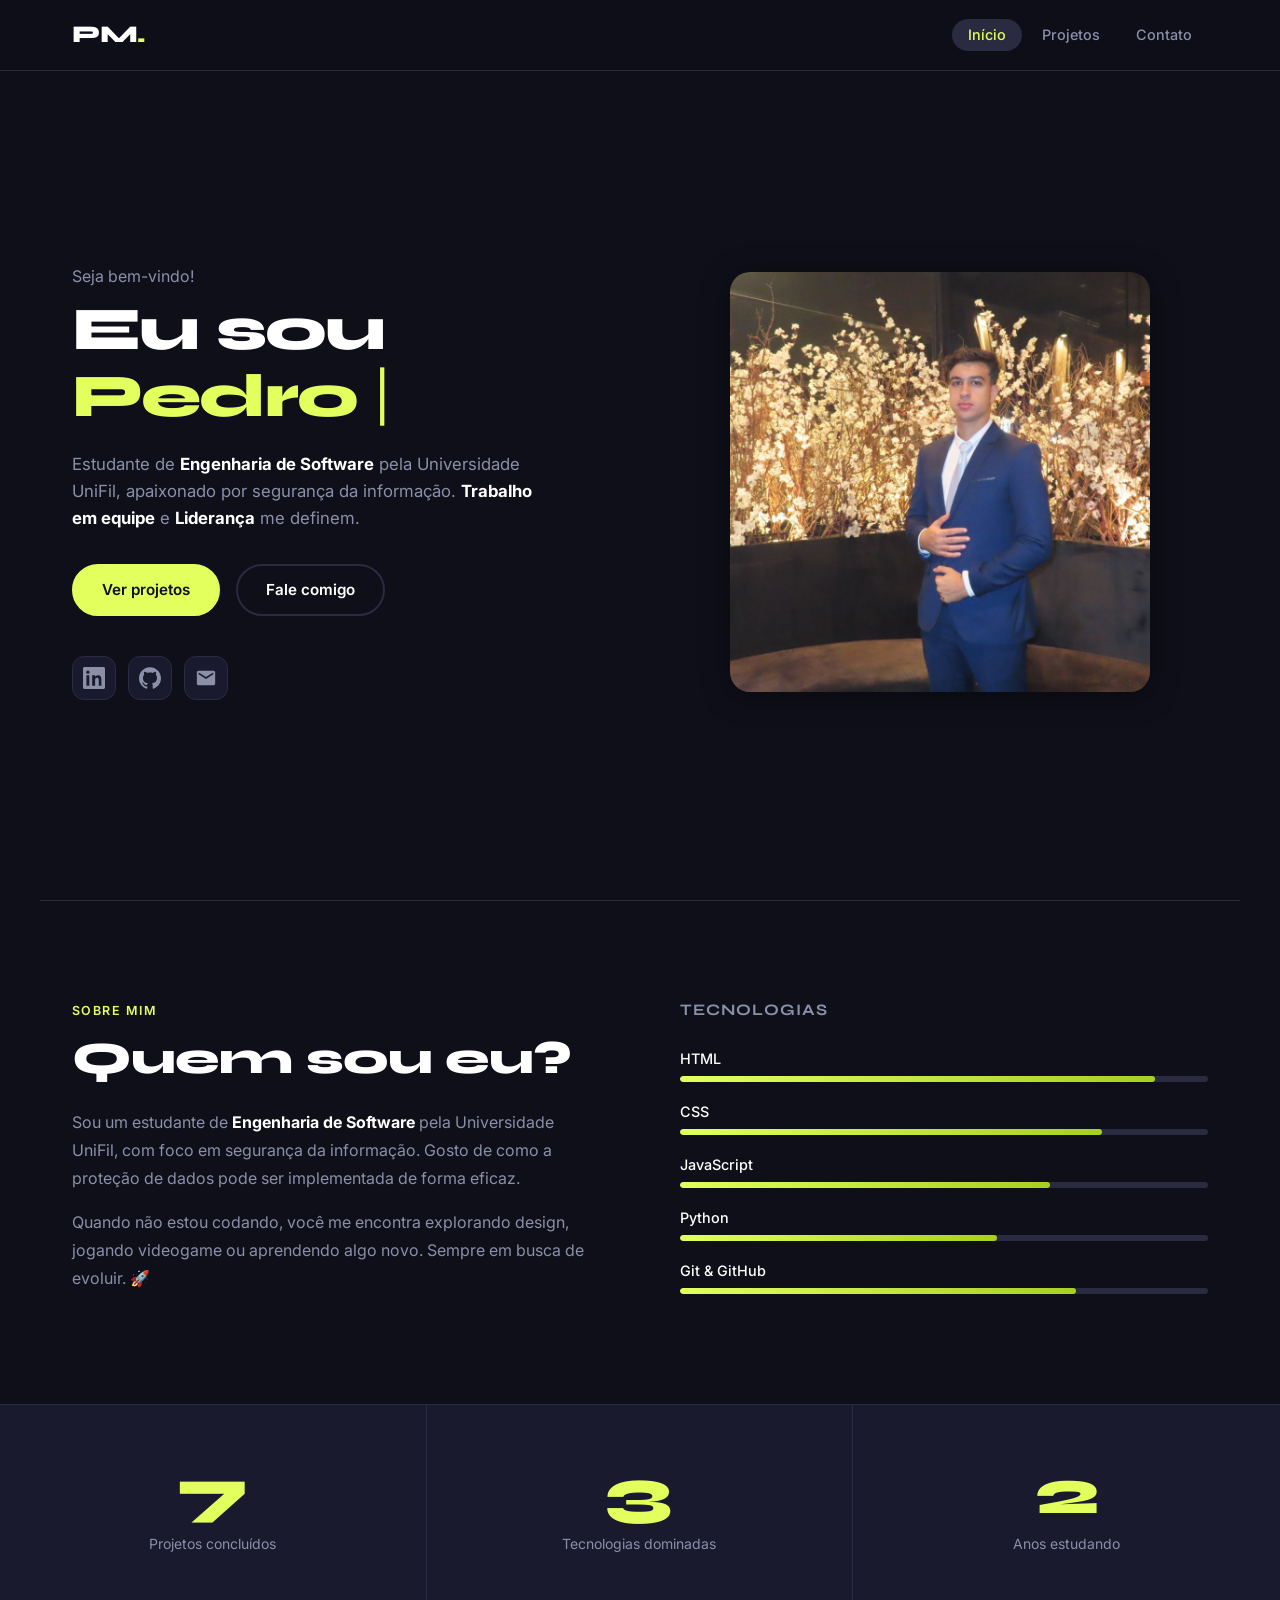
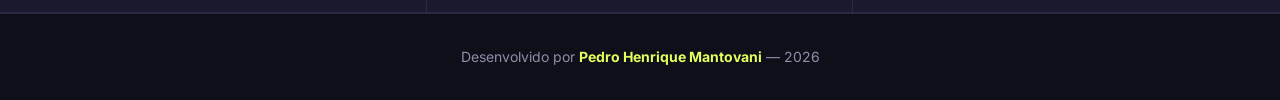
==== index.html @ 04353b35 "Add files via upload" ====
<!DOCTYPE html>
<html lang="pt-BR">
<head>
  <meta charset="UTF-8" />
  <meta name="viewport" content="width=device-width, initial-scale=1.0" />
  <title>Portfólio | Pedro Mantovani</title>
  <link rel="stylesheet" href="css/global.css" />
  <link rel="stylesheet" href="css/index.css" />
  <link rel="preconnect" href="https://fonts.googleapis.com" />
  <link rel="preconnect" href="https://fonts.gstatic.com" crossorigin />
  <link href="https://fonts.googleapis.com/css2?family=Syne:wght@400;700;800&family=Inter:wght@400;500;600&display=swap" rel="stylesheet" />
</head>
<body>

  <!-- ===== CABEÇALHO / NAVEGAÇÃO ===== -->
  <header class="cabecalho">
    <nav class="navegacao" aria-label="Navegação principal">
      <a href="index.html" class="logo">PM<span class="logo-ponto">.</span></a>
      <ul class="menu-lista">
        <li><a href="index.html" class="menu-link ativo">Início</a></li>
        <li><a href="projetos.html" class="menu-link">Projetos</a></li>
        <li><a href="contato.html" class="menu-link">Contato</a></li>
      </ul>
      <button class="menu-hamburguer" id="btnMenu" aria-label="Abrir menu" aria-expanded="false">
        <span></span><span></span><span></span>
      </button>
    </nav>
  </header>

  <main>

    <!-- ===== SEÇÃO HERO ===== -->
    <section class="hero" aria-labelledby="titulo-hero">
      <div class="hero-conteudo">
        <p class="hero-saudacao">Seja bem-vindo!</p>
        <h1 id="titulo-hero" class="hero-titulo">
          Eu sou <span class="hero-nome" id="nomeAnimado"></span><span class="cursor" aria-hidden="true">|</span>
        </h1>
        <p class="hero-descricao">
          Estudante de <strong>Engenharia de Software</strong> pela Universidade UniFil, apaixonado por segurança da informação.
          <strong>Trabalho em equipe</strong> e <strong>Liderança</strong> me definem.
        </p>
        <div class="hero-acoes">
          <a href="projetos.html" class="btn btn-primario">Ver projetos</a>
          <a href="contato.html" class="btn btn-secundario">Fale comigo</a>
        </div>
        <div class="hero-redes" aria-label="Redes sociais">
          <a href="https://www.linkedin.com/in/pedro-mantovani01" target="_blank" rel="noopener" class="rede-link" aria-label="LinkedIn">
            <svg xmlns="http://www.w3.org/2000/svg" viewBox="0 0 24 24" fill="currentColor" width="22" height="22"><path d="M20.447 20.452H17.21v-5.569c0-1.328-.027-3.037-1.852-3.037-1.853 0-2.136 1.445-2.136 2.939v5.667H9.989V9h3.101v1.561h.042c.432-.816 1.489-1.676 3.065-1.676 3.278 0 3.881 2.156 3.881 4.961v6.606zM5.337 7.433a1.8 1.8 0 1 1 0-3.6 1.8 1.8 0 0 1 0 3.6zm1.556 13.019H3.78V9h3.113v11.452zM22.225 0H1.771C.792 0 0 .774 0 1.729v20.542C0 23.227.792 24 1.771 24h20.451C23.2 24 24 23.227 24 22.271V1.729C24 .774 23.2 0 22.222 0h.003z"/></svg>
          </a>
          <a href="https://github.com/mantovani18/" target="_blank" rel="noopener" class="rede-link" aria-label="GitHub">
            <svg xmlns="http://www.w3.org/2000/svg" viewBox="0 0 24 24" fill="currentColor" width="22" height="22"><path d="M12 .297c-6.63 0-12 5.373-12 12 0 5.303 3.438 9.8 8.205 11.385.6.113.82-.258.82-.577 0-.285-.01-1.04-.015-2.04-3.338.724-4.042-1.61-4.042-1.61C4.422 18.07 3.633 17.7 3.633 17.7c-1.087-.744.084-.729.084-.729 1.205.084 1.838 1.236 1.838 1.236 1.07 1.835 2.809 1.305 3.495.998.108-.776.417-1.305.76-1.605-2.665-.3-5.466-1.332-5.466-5.93 0-1.31.465-2.38 1.235-3.22-.135-.303-.54-1.523.105-3.176 0 0 1.005-.322 3.3 1.23.96-.267 1.98-.399 3-.405 1.02.006 2.04.138 3 .405 2.28-1.552 3.285-1.23 3.285-1.23.645 1.653.24 2.873.12 3.176.765.84 1.23 1.91 1.23 3.22 0 4.61-2.805 5.625-5.475 5.92.42.36.81 1.096.81 2.22 0 1.606-.015 2.896-.015 3.286 0 .315.21.69.825.57C20.565 22.092 24 17.592 24 12.297c0-6.627-5.373-12-12-12"/></svg>
          </a>
          <a href="mailto:phmantovani046@gmail.com" class="rede-link" aria-label="E-mail">
            <svg xmlns="http://www.w3.org/2000/svg" viewBox="0 0 24 24" fill="currentColor" width="22" height="22"><path d="M20 4H4c-1.1 0-2 .9-2 2v12c0 1.1.9 2 2 2h16c1.1 0 2-.9 2-2V6c0-1.1-.9-2-2-2zm0 4-8 5-8-5V6l8 5 8-5v2z"/></svg>
          </a>
        </div>
      </div>
      <figure class="hero-imagem-wrapper" aria-label="Foto de perfil">
        <img
          src="img/imgPedro.jpeg"
          alt="Foto de Pedro Mantovani"
          class="hero-imagem"
          onerror="this.src='https://placehold.co/420x420/1a1a2e/E2FF5D?text=Pedro+M'"
        />
      </figure>
    </section>

    <!-- ===== SEÇÃO SOBRE ===== -->
    <section class="sobre" aria-labelledby="titulo-sobre">
      <div class="sobre-conteudo">
        <header class="secao-cabecalho">
          <span class="secao-label">Sobre mim</span>
          <h2 id="titulo-sobre" class="secao-titulo">Quem sou eu?</h2>
        </header>
        <p class="sobre-texto">
          Sou um estudante de <strong>Engenharia de Software</strong> pela
          Universidade UniFil, com foco em segurança da informação.
          Gosto de como a proteção de dados pode ser implementada de forma eficaz.
        </p>
        <p class="sobre-texto">
          Quando não estou codando, você me encontra explorando design, jogando videogame
          ou aprendendo algo novo. Sempre em busca de evoluir. 🚀
        </p>
      </div>

      <!-- HABILIDADES -->
      <div class="habilidades" aria-label="Minhas habilidades">
        <h3 class="habilidades-titulo">Tecnologias</h3>
        <ul class="habilidades-lista">
          <li class="habilidade-item">
            <span class="habilidade-nome">HTML</span>
            <div class="barra-progresso" role="progressbar" aria-valuenow="90" aria-valuemin="0" aria-valuemax="100">
              <div class="barra-preenchimento" data-progresso="90" style="width: 90%"></div>
            </div>
          </li>
          <li class="habilidade-item">
            <span class="habilidade-nome">CSS</span>
            <div class="barra-progresso" role="progressbar" aria-valuenow="80" aria-valuemin="0" aria-valuemax="100">
              <div class="barra-preenchimento" data-progresso="80" style="width: 80%"></div>
            </div>
          </li>
          <li class="habilidade-item">
            <span class="habilidade-nome">JavaScript</span>
            <div class="barra-progresso" role="progressbar" aria-valuenow="70" aria-valuemin="0" aria-valuemax="100">
              <div class="barra-preenchimento" data-progresso="70" style="width: 70%"></div>
            </div>
          </li>
          <li class="habilidade-item">
            <span class="habilidade-nome">Python</span>
            <div class="barra-progresso" role="progressbar" aria-valuenow="60" aria-valuemin="0" aria-valuemax="100">
              <div class="barra-preenchimento" data-progresso="60" style="width: 60%"></div>
            </div>
          </li>
          <li class="habilidade-item">
            <span class="habilidade-nome">Git & GitHub</span>
            <div class="barra-progresso" role="progressbar" aria-valuenow="75" aria-valuemin="0" aria-valuemax="100">
              <div class="barra-preenchimento" data-progresso="75" style="width: 75%"></div>
            </div>
          </li>
        </ul>
      </div>
    </section>

    <!-- ===== SEÇÃO NÚMEROS / DESTAQUE ===== -->
    <section class="numeros" aria-label="Números em destaque">
      <article class="numero-card">
        <strong class="numero-valor" data-alvo="12">0</strong>
        <p class="numero-rotulo">Projetos concluídos</p>
      </article>
      <article class="numero-card">
        <strong class="numero-valor" data-alvo="5">0</strong>
        <p class="numero-rotulo">Tecnologias dominadas</p>
      </article>
      <article class="numero-card">
        <strong class="numero-valor" data-alvo="3">0</strong>
        <p class="numero-rotulo">Anos estudando</p>
      </article>
    </section>

  </main>

  <!-- ===== RODAPÉ ===== -->
  <footer class="rodape">
    <p class="rodape-texto">
      Desenvolvido por <strong>Pedro Henrique Mantovani</strong> &mdash; 2026
    </p>
  </footer>

  <script src="js/global.js"></script>
  <script src="js/index.js"></script>
</body>
</html>
---- css/global.css ----
:root {
  --cor-fundo:        #0F0F1A;
  --cor-superficie:   #1A1A2E;
  --cor-borda:        #2A2A40;
  --cor-acento:       #E2FF5D;
  --cor-acento-hover: #c8e84a;
  --cor-texto:        #FFFFFF;
  --cor-texto-suave:  #8B8FA8;
  --cor-erro:         #FF6B6B;
  --cor-sucesso:      #6BFFB8;

  --fonte-display: 'Syne', sans-serif;
  --fonte-corpo:   'Inter', sans-serif;

  --raio-sm:  6px;
  --raio-md:  12px;
  --raio-lg:  20px;
  --raio-pill: 999px;

  --sombra-card: 0 4px 30px rgba(0, 0, 0, 0.4);

  --transicao: 0.25s ease;
  --transicao-lenta: 0.45s ease;
}

/* ── Reset ── */
*, *::before, *::after {
  box-sizing: border-box;
  margin: 0;
  padding: 0;
}

html {
  scroll-behavior: smooth;
  font-size: 16px;
}

body {
  background-color: var(--cor-fundo);
  color: var(--cor-texto);
  font-family: var(--fonte-corpo);
  line-height: 1.6;
  min-height: 100vh;
  display: flex;
  flex-direction: column;
}

main {
  flex: 1;
}

img {
  max-width: 100%;
  height: auto;
  display: block;
}

a {
  color: inherit;
  text-decoration: none;
}

ul {
  list-style: none;
}

button {
  cursor: pointer;
  border: none;
  background: none;
  font-family: var(--fonte-corpo);
}

/* ── Acessibilidade: foco visível ── */
:focus-visible {
  outline: 2px solid var(--cor-acento);
  outline-offset: 3px;
  border-radius: var(--raio-sm);
}

/* ── Redução de movimento ── */
@media (prefers-reduced-motion: reduce) {
  *, *::before, *::after {
    animation-duration: 0.01ms !important;
    transition-duration: 0.01ms !important;
  }
}


.cabecalho {
  position: fixed;
  top: 0;
  left: 0;
  right: 0;
  z-index: 100;
  background: rgba(15, 15, 26, 0.85);
  backdrop-filter: blur(14px);
  -webkit-backdrop-filter: blur(14px);
  border-bottom: 1px solid var(--cor-borda);
  transition: background var(--transicao);
}

.navegacao {
  max-width: 1200px;
  margin: 0 auto;
  padding: 1rem 2rem;
  display: flex;
  align-items: center;
  justify-content: space-between;
  gap: 2rem;
}

/* Logo */
.logo {
  font-family: var(--fonte-display);
  font-weight: 800;
  font-size: 1.5rem;
  color: var(--cor-texto);
  letter-spacing: -0.02em;
  transition: color var(--transicao);
}

.logo-ponto {
  color: var(--cor-acento);
}

.logo:hover {
  color: var(--cor-acento);
}

/* Links de menu */
.menu-lista {
  display: flex;
  gap: 0.25rem;
}

.menu-link {
  font-size: 0.9rem;
  font-weight: 500;
  padding: 0.45rem 1rem;
  border-radius: var(--raio-pill);
  color: var(--cor-texto-suave);
  transition: color var(--transicao), background var(--transicao);
}

.menu-link:hover,
.menu-link.ativo {
  color: var(--cor-texto);
  background: var(--cor-borda);
}

.menu-link.ativo {
  color: var(--cor-acento);
}

/* Hamburguer (mobile) */
.menu-hamburguer {
  display: none;
  flex-direction: column;
  gap: 5px;
  width: 28px;
  padding: 4px;
}

.menu-hamburguer span {
  display: block;
  height: 2px;
  background: var(--cor-texto);
  border-radius: 2px;
  transition: transform var(--transicao), opacity var(--transicao);
}

.menu-hamburguer.aberto span:nth-child(1) { transform: translateY(7px) rotate(45deg); }
.menu-hamburguer.aberto span:nth-child(2) { opacity: 0; }
.menu-hamburguer.aberto span:nth-child(3) { transform: translateY(-7px) rotate(-45deg); }


.btn {
  display: inline-flex;
  align-items: center;
  gap: 0.5rem;
  padding: 0.75rem 1.75rem;
  border-radius: var(--raio-pill);
  font-family: var(--fonte-corpo);
  font-size: 0.95rem;
  font-weight: 600;
  transition: transform var(--transicao), box-shadow var(--transicao), background var(--transicao), color var(--transicao);
  cursor: pointer;
}

.btn:hover {
  transform: translateY(-2px);
  box-shadow: 0 8px 24px rgba(226, 255, 93, 0.2);
}

.btn:active {
  transform: translateY(0);
}

.btn-primario {
  background: var(--cor-acento);
  color: #0F0F1A;
  border: 2px solid var(--cor-acento);
}

.btn-primario:hover {
  background: var(--cor-acento-hover);
  border-color: var(--cor-acento-hover);
}

.btn-secundario {
  background: transparent;
  color: var(--cor-texto);
  border: 2px solid var(--cor-borda);
}

.btn-secundario:hover {
  border-color: var(--cor-acento);
  color: var(--cor-acento);
  box-shadow: 0 8px 24px rgba(226, 255, 93, 0.1);
}

.btn-ghost {
  background: transparent;
  color: var(--cor-texto);
  border: 2px solid rgba(255,255,255,0.2);
}

.btn-ghost:hover {
  border-color: var(--cor-texto);
}

.btn-pequeno {
  padding: 0.5rem 1.1rem;
  font-size: 0.85rem;
}


.secao-label {
  display: inline-block;
  font-size: 0.78rem;
  font-weight: 600;
  letter-spacing: 0.12em;
  text-transform: uppercase;
  color: var(--cor-acento);
  margin-bottom: 0.75rem;
}

.secao-titulo {
  font-family: var(--fonte-display);
  font-size: clamp(1.8rem, 4vw, 2.8rem);
  font-weight: 800;
  line-height: 1.15;
  letter-spacing: -0.02em;
  color: var(--cor-texto);
}


.pagina-hero {
  padding: 9rem 2rem 4rem;
  text-align: center;
  max-width: 700px;
  margin: 0 auto;
}

.pagina-titulo {
  font-family: var(--fonte-display);
  font-size: clamp(2.2rem, 5vw, 3.5rem);
  font-weight: 800;
  letter-spacing: -0.03em;
  margin-bottom: 1rem;
}

.pagina-descricao {
  color: var(--cor-texto-suave);
  font-size: 1.05rem;
  max-width: 560px;
  margin: 0 auto;
}


.rodape {
  border-top: 1px solid var(--cor-borda);
  padding: 2rem;
  text-align: center;
}

.rodape-texto {
  font-size: 0.875rem;
  color: var(--cor-texto-suave);
}

.rodape-texto strong {
  color: var(--cor-acento);
}


@keyframes fadeEntrada {
  from { opacity: 0; transform: translateY(24px); }
  to   { opacity: 1; transform: translateY(0); }
}

@keyframes pulsarPonto {
  0%, 100% { opacity: 1; }
  50%       { opacity: 0; }
}

@media (max-width: 768px) {
  .menu-lista {
    display: none;
    position: absolute;
    top: 100%;
    left: 0;
    right: 0;
    flex-direction: column;
    background: var(--cor-superficie);
    border-bottom: 1px solid var(--cor-borda);
    padding: 1rem;
    gap: 0.25rem;
  }

  .menu-lista.aberto {
    display: flex;
  }

  .menu-link {
    display: block;
    padding: 0.75rem 1rem;
  }

  .menu-hamburguer {
    display: flex;
  }
}
---- css/index.css ----
.hero {
  min-height: 100vh;
  display: grid;
  grid-template-columns: 1fr 1fr;
  align-items: center;
  gap: 4rem;
  max-width: 1200px;
  margin: 0 auto;
  padding: 8rem 2rem 4rem;
}

.hero-conteudo {
  animation: fadeEntrada 0.7s ease both;
}

.hero-saudacao {
  font-size: 1rem;
  color: var(--cor-texto-suave);
  margin-bottom: 0.5rem;
  animation: fadeEntrada 0.7s ease 0.1s both;
}

.hero-titulo {
  font-family: var(--fonte-display);
  font-size: clamp(2.5rem, 5vw, 3.8rem);
  font-weight: 800;
  line-height: 1.1;
  letter-spacing: -0.03em;
  margin-bottom: 1.25rem;
  animation: fadeEntrada 0.7s ease 0.2s both;
}

.hero-nome {
  color: var(--cor-acento);
}

.cursor {
  display: inline-block;
  color: var(--cor-acento);
  animation: pulsarPonto 0.8s step-end infinite;
  font-weight: 300;
}

.hero-descricao {
  font-size: 1.05rem;
  color: var(--cor-texto-suave);
  max-width: 480px;
  margin-bottom: 2rem;
  animation: fadeEntrada 0.7s ease 0.3s both;
}

.hero-descricao strong {
  color: var(--cor-texto);
}

.hero-acoes {
  display: flex;
  gap: 1rem;
  flex-wrap: wrap;
  margin-bottom: 2.5rem;
  animation: fadeEntrada 0.7s ease 0.4s both;
}

/* Ícones de redes sociais */
.hero-redes {
  display: flex;
  gap: 0.75rem;
  animation: fadeEntrada 0.7s ease 0.5s both;
}

.rede-link {
  display: flex;
  align-items: center;
  justify-content: center;
  width: 44px;
  height: 44px;
  border-radius: var(--raio-md);
  background: var(--cor-superficie);
  border: 1px solid var(--cor-borda);
  color: var(--cor-texto-suave);
  transition: color var(--transicao), border-color var(--transicao), transform var(--transicao), background var(--transicao);
}

.rede-link:hover {
  color: var(--cor-acento);
  border-color: var(--cor-acento);
  background: rgba(226, 255, 93, 0.08);
  transform: translateY(-3px);
}

/* Imagem hero */
.hero-imagem-wrapper {
  position: relative;
  display: flex;
  align-items: center;
  justify-content: center;
  animation: fadeEntrada 0.7s ease 0.3s both;
}

.hero-imagem {
  width: clamp(280px, 40vw, 420px);
  height: clamp(280px, 40vw, 420px);
  object-fit: cover;
  border-radius: var(--raio-lg);
  position: relative;
  z-index: 1;
  box-shadow: var(--sombra-card);
}


.sobre {
  max-width: 1200px;
  margin: 0 auto;
  padding: 6rem 2rem;
  display: grid;
  grid-template-columns: 1fr 1fr;
  gap: 5rem;
  align-items: start;
  border-top: 1px solid var(--cor-borda);
}

.secao-cabecalho {
  margin-bottom: 1.5rem;
}

.sobre-texto {
  color: var(--cor-texto-suave);
  font-size: 1rem;
  margin-bottom: 1rem;
  line-height: 1.75;
}

.sobre-texto strong {
  color: var(--cor-texto);
}

/* Habilidades */
.habilidades-titulo {
  font-family: var(--fonte-display);
  font-size: 1rem;
  font-weight: 700;
  margin-bottom: 1.5rem;
  color: var(--cor-texto-suave);
  letter-spacing: 0.06em;
  text-transform: uppercase;
}

.habilidades-lista {
  display: flex;
  flex-direction: column;
  gap: 1.1rem;
}

.habilidade-item {
  display: flex;
  flex-direction: column;
  gap: 0.4rem;
}

.habilidade-nome {
  font-size: 0.9rem;
  font-weight: 500;
  color: var(--cor-texto);
}

.barra-progresso {
  height: 6px;
  background: var(--cor-borda);
  border-radius: var(--raio-pill);
  overflow: hidden;
}

.barra-preenchimento {
  height: 100%;
  width: 0;
  background: linear-gradient(90deg, var(--cor-acento), #a8d020);
  border-radius: var(--raio-pill);
  transition: width 1s cubic-bezier(0.25, 0.46, 0.45, 0.94);
}


.numeros {
  background: var(--cor-superficie);
  border-top: 1px solid var(--cor-borda);
  border-bottom: 1px solid var(--cor-borda);
  display: grid;
  grid-template-columns: repeat(3, 1fr);
}

.numero-card {
  padding: 3.5rem 2rem;
  text-align: center;
  border-right: 1px solid var(--cor-borda);
  transition: background var(--transicao);
}

.numero-card:last-child {
  border-right: none;
}

.numero-card:hover {
  background: rgba(226, 255, 93, 0.04);
}

.numero-valor {
  display: block;
  font-family: var(--fonte-display);
  font-size: clamp(2.5rem, 5vw, 4rem);
  font-weight: 800;
  color: var(--cor-acento);
  line-height: 1;
  margin-bottom: 0.5rem;
}

.numero-rotulo {
  font-size: 0.875rem;
  color: var(--cor-texto-suave);
}


@media (max-width: 900px) {
  .hero {
    grid-template-columns: 1fr;
    text-align: center;
    padding-top: 7rem;
  }

  .hero-conteudo {
    order: 2;
  }

  .hero-imagem-wrapper {
    order: 1;
  }

  .hero-acoes,
  .hero-redes {
    justify-content: center;
  }

  .hero-descricao {
    margin: 0 auto 2rem;
  }

  .sobre {
    grid-template-columns: 1fr;
    gap: 3rem;
  }

  .numeros {
    grid-template-columns: 1fr;
  }

  .numero-card {
    border-right: none;
    border-bottom: 1px solid var(--cor-borda);
    padding: 2.5rem 2rem;
  }

  .numero-card:last-child {
    border-bottom: none;
  }
}
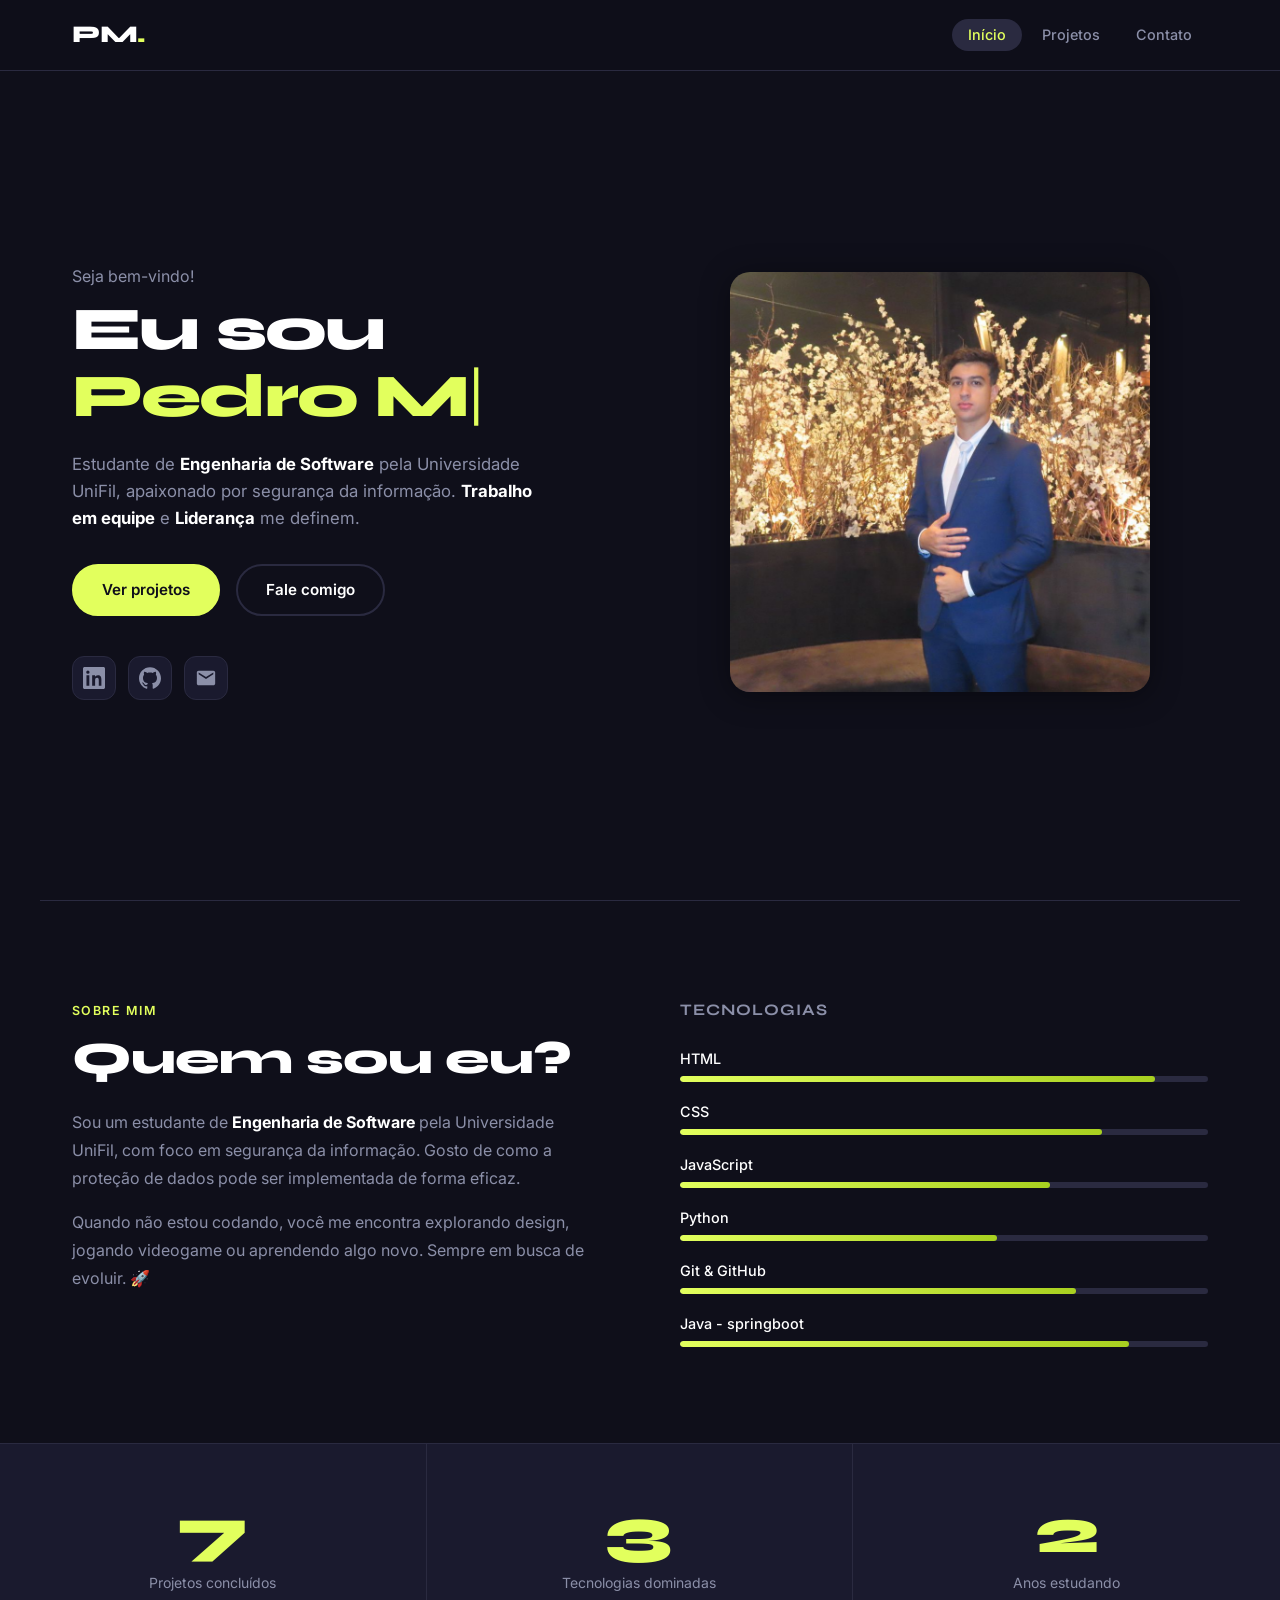
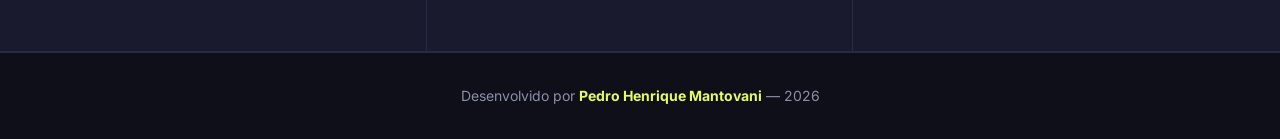
==== commit 1af94e2d: "Update index.html" ====
--- a/index.html
+++ b/index.html
@@ -118,6 +118,12 @@
               <div class="barra-preenchimento" data-progresso="75" style="width: 75%"></div>
             </div>
           </li>
+          <li class="habilidade-item">
+            <span class="habilidade-nome">Java - springboot</span>
+            <div class="barra-progresso" role="progressbar" aria-valuenow="85" aria-valuemin="0" aria-valuemax="100">
+              <div class="barra-preenchimento" data-progresso="85" style="width: 85%"></div>
+            </div>
+          </li>
         </ul>
       </div>
     </section>
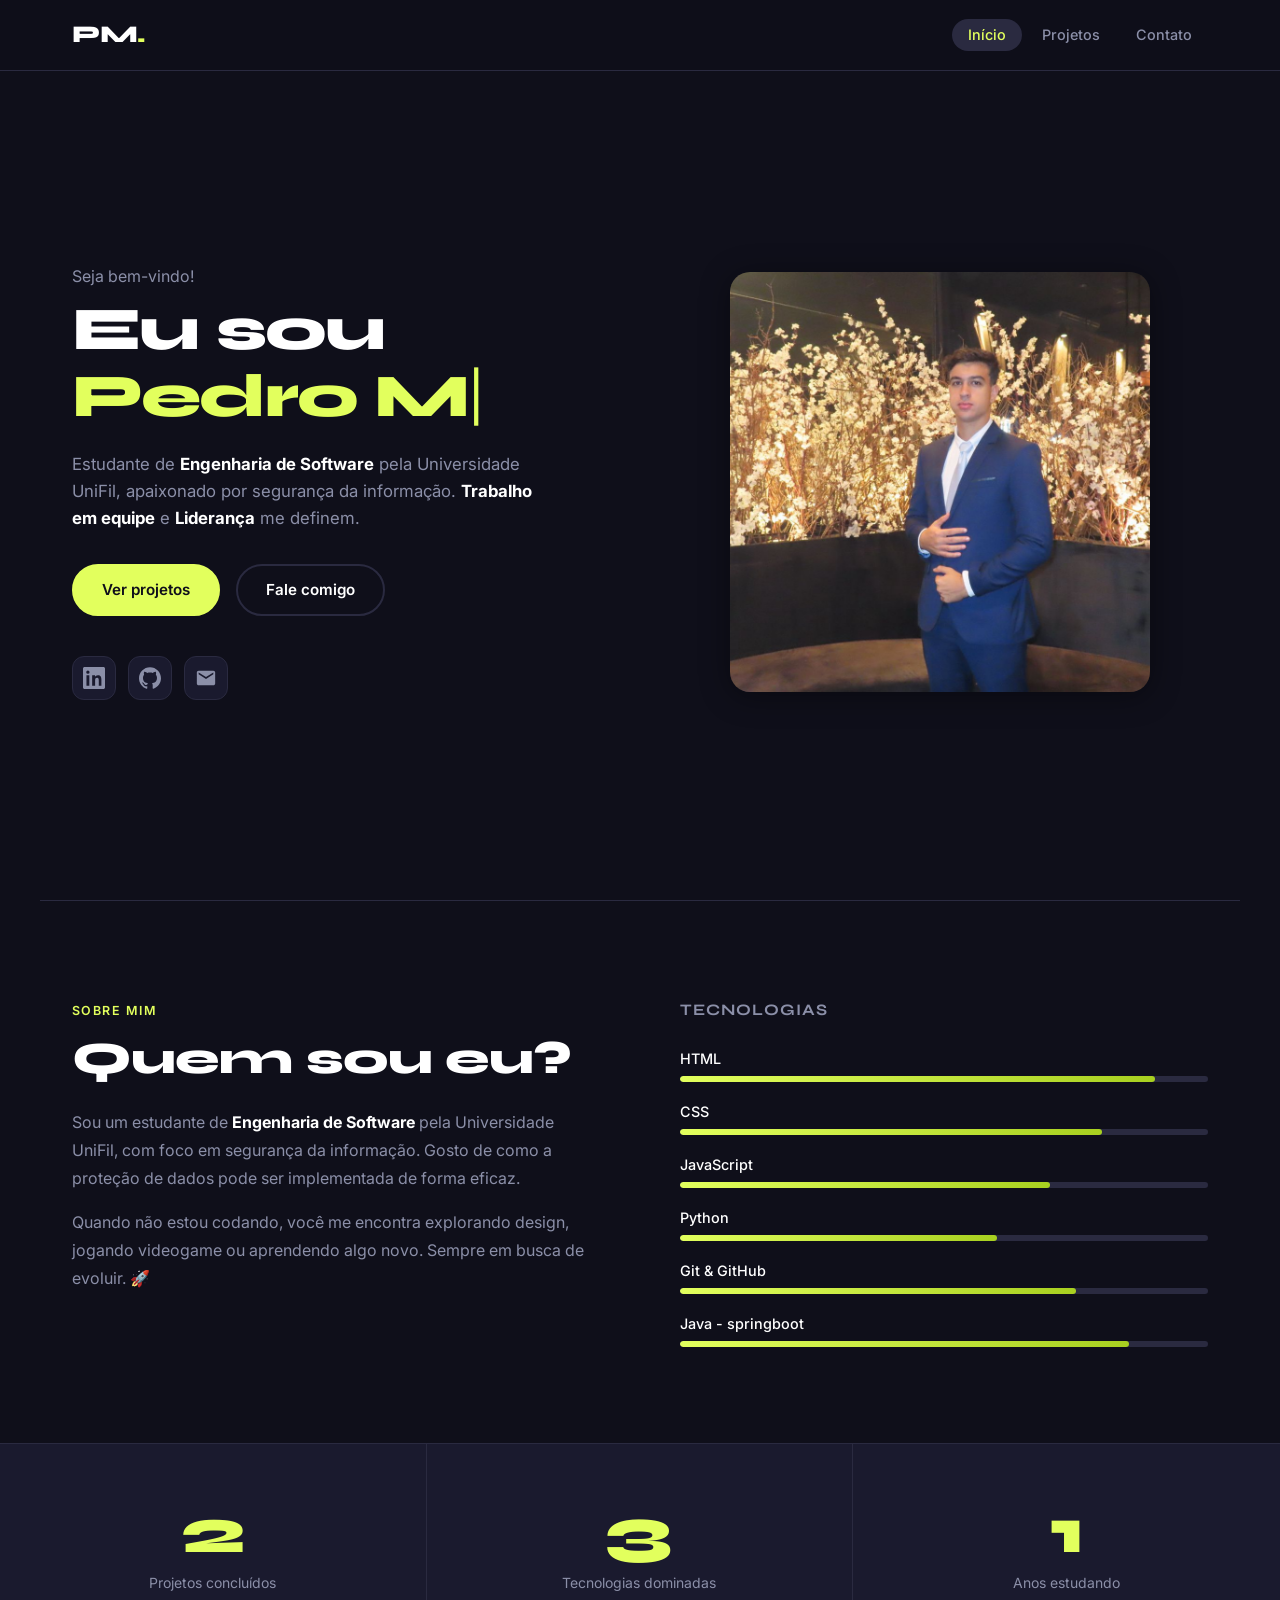
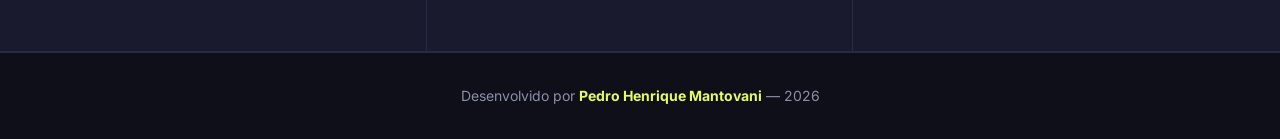
==== commit a5d1680c: "Update index.html" ====
--- a/index.html
+++ b/index.html
@@ -131,7 +131,7 @@
     <!-- ===== SEÇÃO NÚMEROS / DESTAQUE ===== -->
     <section class="numeros" aria-label="Números em destaque">
       <article class="numero-card">
-        <strong class="numero-valor" data-alvo="12">0</strong>
+        <strong class="numero-valor" data-alvo="4">0</strong>
         <p class="numero-rotulo">Projetos concluídos</p>
       </article>
       <article class="numero-card">
@@ -139,7 +139,7 @@
         <p class="numero-rotulo">Tecnologias dominadas</p>
       </article>
       <article class="numero-card">
-        <strong class="numero-valor" data-alvo="3">0</strong>
+        <strong class="numero-valor" data-alvo="2">0</strong>
         <p class="numero-rotulo">Anos estudando</p>
       </article>
     </section>
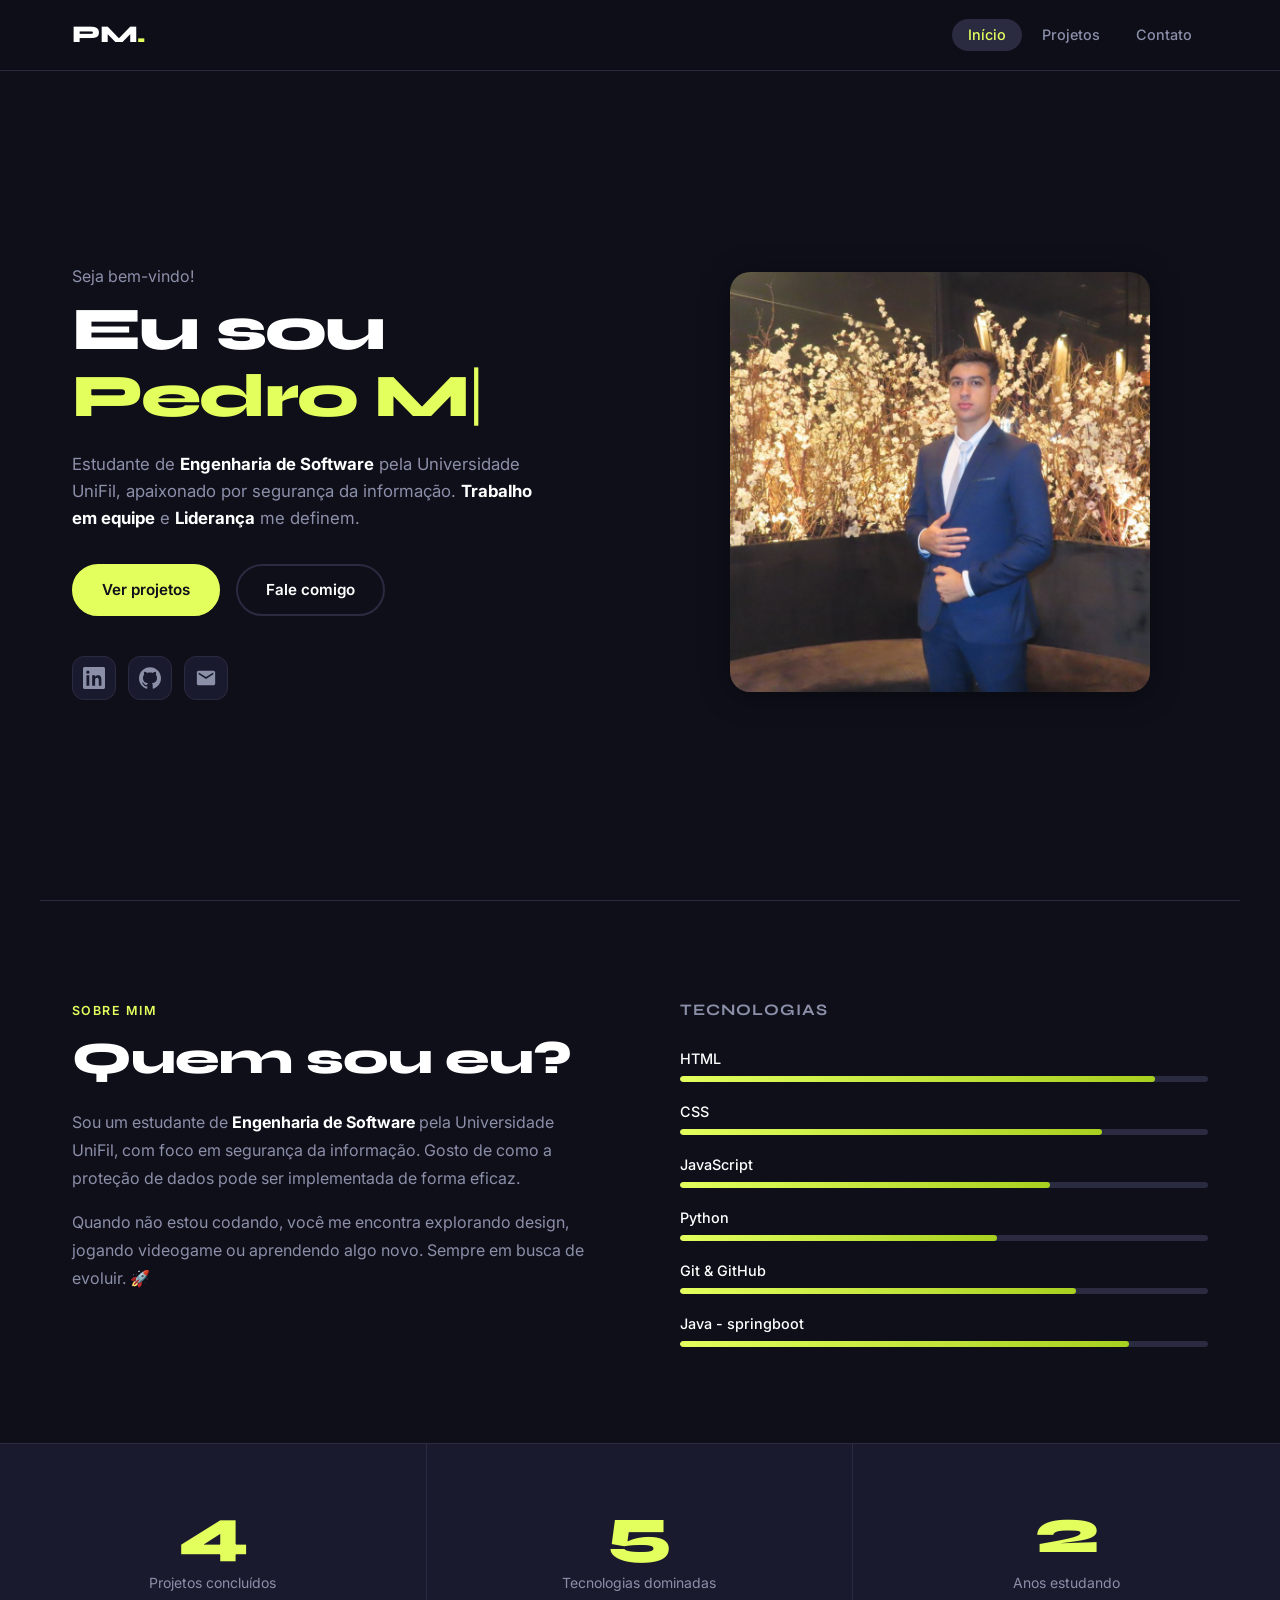
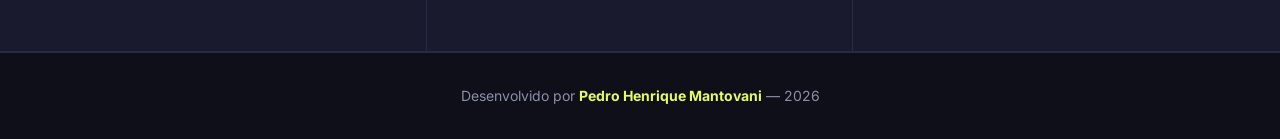
==== commit 9bfeb37a: "Add Modifcações" ====
--- a/index.html
+++ b/index.html
@@ -29,7 +29,7 @@
 
   <main>
 
-    <!-- ===== SEÇÃO HERO ===== -->
+
     <section class="hero" aria-labelledby="titulo-hero">
       <div class="hero-conteudo">
         <p class="hero-saudacao">Seja bem-vindo!</p>
@@ -61,7 +61,6 @@
           src="img/imgPedro.jpeg"
           alt="Foto de Pedro Mantovani"
           class="hero-imagem"
-          onerror="this.src='https://placehold.co/420x420/1a1a2e/E2FF5D?text=Pedro+M'"
         />
       </figure>
     </section>
@@ -128,25 +127,23 @@
       </div>
     </section>
 
-    <!-- ===== SEÇÃO NÚMEROS / DESTAQUE ===== -->
     <section class="numeros" aria-label="Números em destaque">
       <article class="numero-card">
-        <strong class="numero-valor" data-alvo="4">0</strong>
+        <strong class="numero-valor">4</strong>
         <p class="numero-rotulo">Projetos concluídos</p>
       </article>
       <article class="numero-card">
-        <strong class="numero-valor" data-alvo="5">0</strong>
+        <strong class="numero-valor">5</strong>
         <p class="numero-rotulo">Tecnologias dominadas</p>
       </article>
       <article class="numero-card">
-        <strong class="numero-valor" data-alvo="2">0</strong>
+        <strong class="numero-valor">2</strong>
         <p class="numero-rotulo">Anos estudando</p>
       </article>
     </section>
 
   </main>
 
-  <!-- ===== RODAPÉ ===== -->
   <footer class="rodape">
     <p class="rodape-texto">
       Desenvolvido por <strong>Pedro Henrique Mantovani</strong> &mdash; 2026
--- a/css/global.css
+++ b/css/global.css
@@ -79,7 +79,7 @@
   border-radius: var(--raio-sm);
 }
 
-/* ── Redução de movimento ── */
+
 @media (prefers-reduced-motion: reduce) {
   *, *::before, *::after {
     animation-duration: 0.01ms !important;
@@ -154,7 +154,7 @@
   color: var(--cor-acento);
 }
 
-/* Hamburguer (mobile) */
+
 .menu-hamburguer {
   display: none;
   flex-direction: column;
--- a/css/index.css
+++ b/css/index.css
@@ -62,7 +62,7 @@
   animation: fadeEntrada 0.7s ease 0.4s both;
 }
 
-/* Ícones de redes sociais */
+
 .hero-redes {
   display: flex;
   gap: 0.75rem;
@@ -89,7 +89,7 @@
   transform: translateY(-3px);
 }
 
-/* Imagem hero */
+
 .hero-imagem-wrapper {
   position: relative;
   display: flex;
